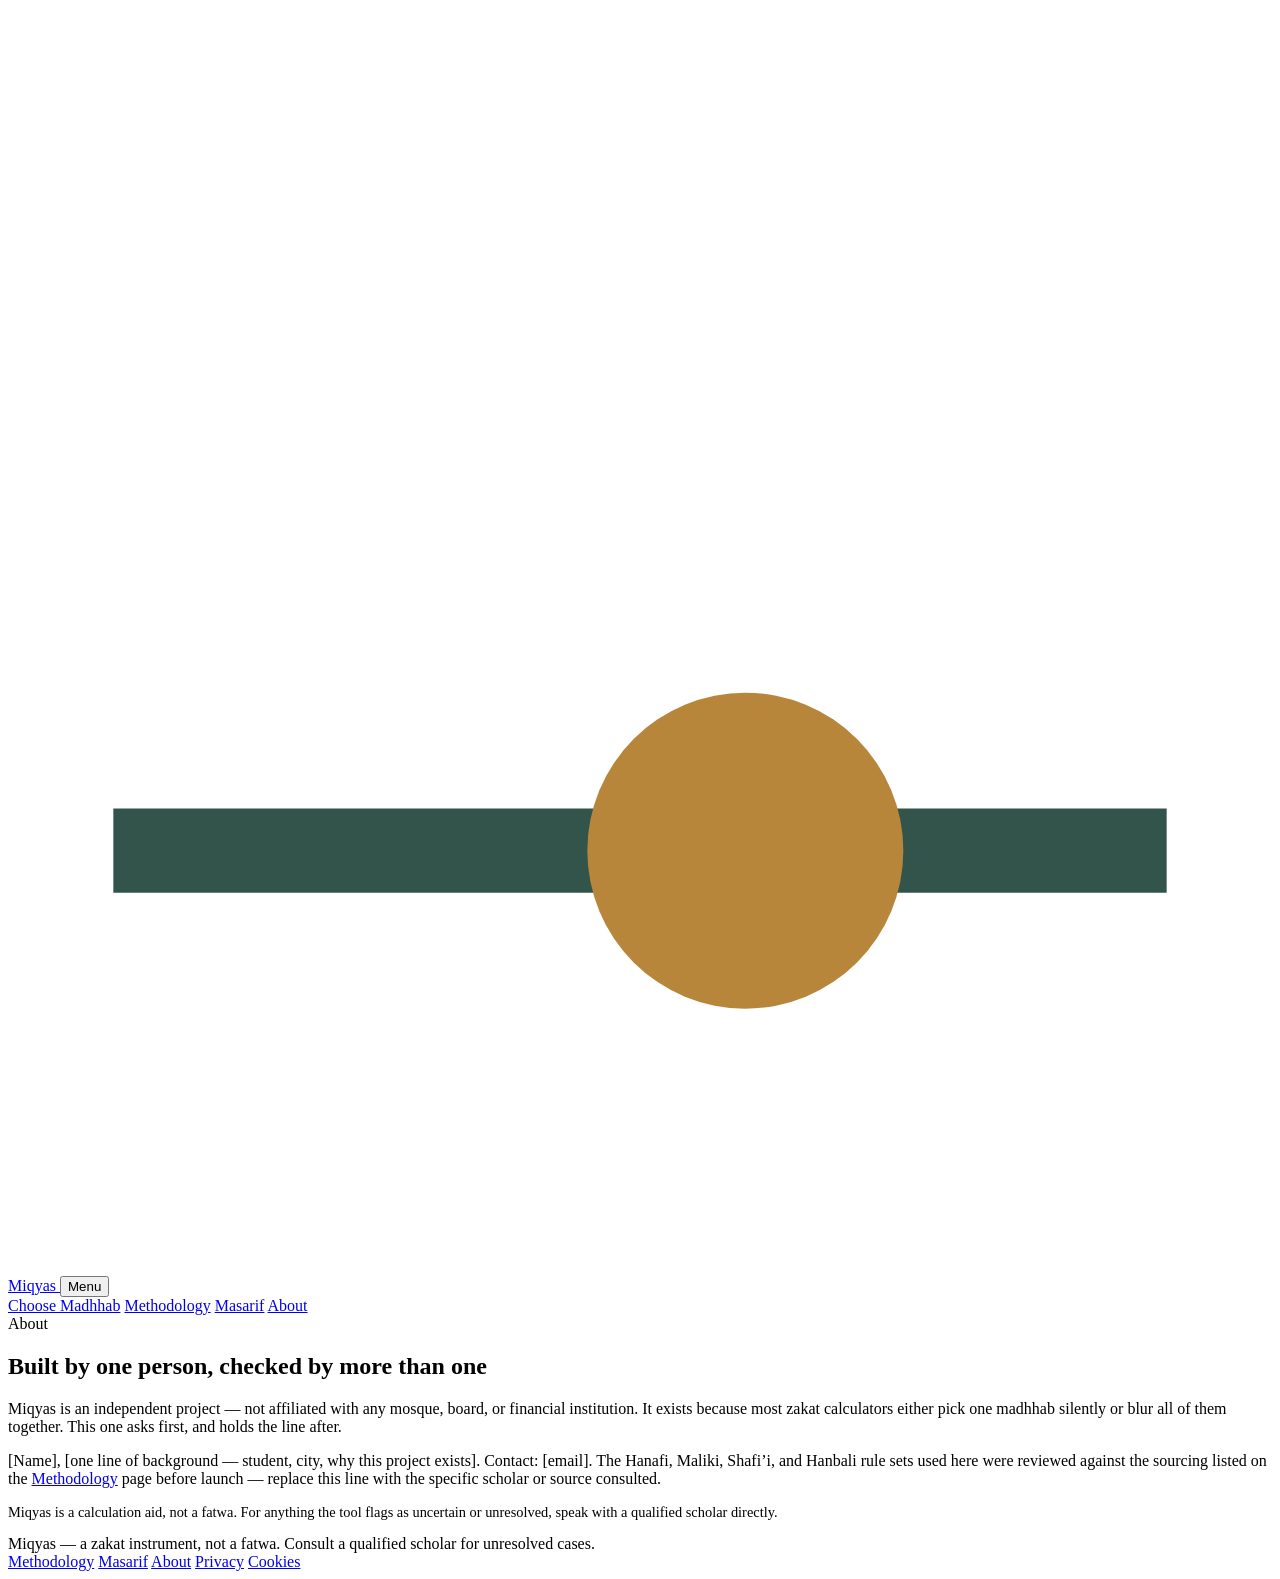
==== about.html @ 0c5ae3f5 "Add files via upload" ====
<!doctype html>
<html lang="en">
<head>
<meta charset="utf-8">
<meta name="viewport" content="width=device-width, initial-scale=1">
<title>Miqyas — About</title>
<link rel="preconnect" href="https://fonts.googleapis.com">
<link href="https://fonts.googleapis.com/css2?family=Source+Serif+4:wght@500;600;700&family=IBM+Plex+Sans:wght@400;500;600&family=IBM+Plex+Mono:wght@400;500&display=swap" rel="stylesheet">
<link rel="stylesheet" href="css/style.css">
</head>
<body>

<header class="site-header">
  <div class="wrap">
    <a href="index.html" class="brand">
      <svg class="mark" viewBox="0 0 24 24" fill="none" aria-hidden="true">
        <line x1="2" y1="16" x2="22" y2="16" stroke="#33544B" stroke-width="1.6"/>
        <circle cx="14" cy="16" r="3" fill="#B8863B"/>
      </svg>
      <span class="word">Miqyas</span>
    </a>
    <button class="nav-toggle" id="navToggle" aria-expanded="false" aria-controls="siteNav">Menu</button>
    <nav class="nav" id="siteNav">
      <a href="index.html">Choose Madhhab</a>
      <a href="methodology.html">Methodology</a>
      <a href="masarif.html">Masarif</a>
      <a href="about.html" class="current">About</a>
    </nav>
  </div>
</header>

<main>
  <section>
    <div class="wrap">
      <span class="eyebrow">About</span>
      <h1>Built by one person, checked by more than one</h1>
      <p class="lede">Miqyas is an independent project — not affiliated with any mosque, board, or
      financial institution. It exists because most zakat calculators either pick one madhhab
      silently or blur all of them together. This one asks first, and holds the line after.</p>
      <p>[Name], [one line of background — student, city, why this project exists]. Contact:
      [email]. The Hanafi, Maliki, Shafi&rsquo;i, and Hanbali rule sets used here were reviewed
      against the sourcing listed on the <a href="methodology.html">Methodology</a> page before
      launch — replace this line with the specific scholar or source consulted.</p>
      <p style="color:var(--grey);font-size:0.9rem">Miqyas is a calculation aid, not a fatwa. For
      anything the tool flags as uncertain or unresolved, speak with a qualified scholar directly.</p>
    </div>
  </section>
</main>

<footer class="site-footer">
  <div class="wrap">
    <span class="built-by">Miqyas — a zakat instrument, not a fatwa. Consult a qualified scholar for unresolved cases.</span>
    <nav>
      <a href="methodology.html">Methodology</a>
      <a href="masarif.html">Masarif</a>
      <a href="about.html">About</a>
      <a href="privacy.html">Privacy</a>
      <a href="cookies.html">Cookies</a>
    </nav>
  </div>
</footer>

<script src="js/main.js"></script>
</body>
</html>
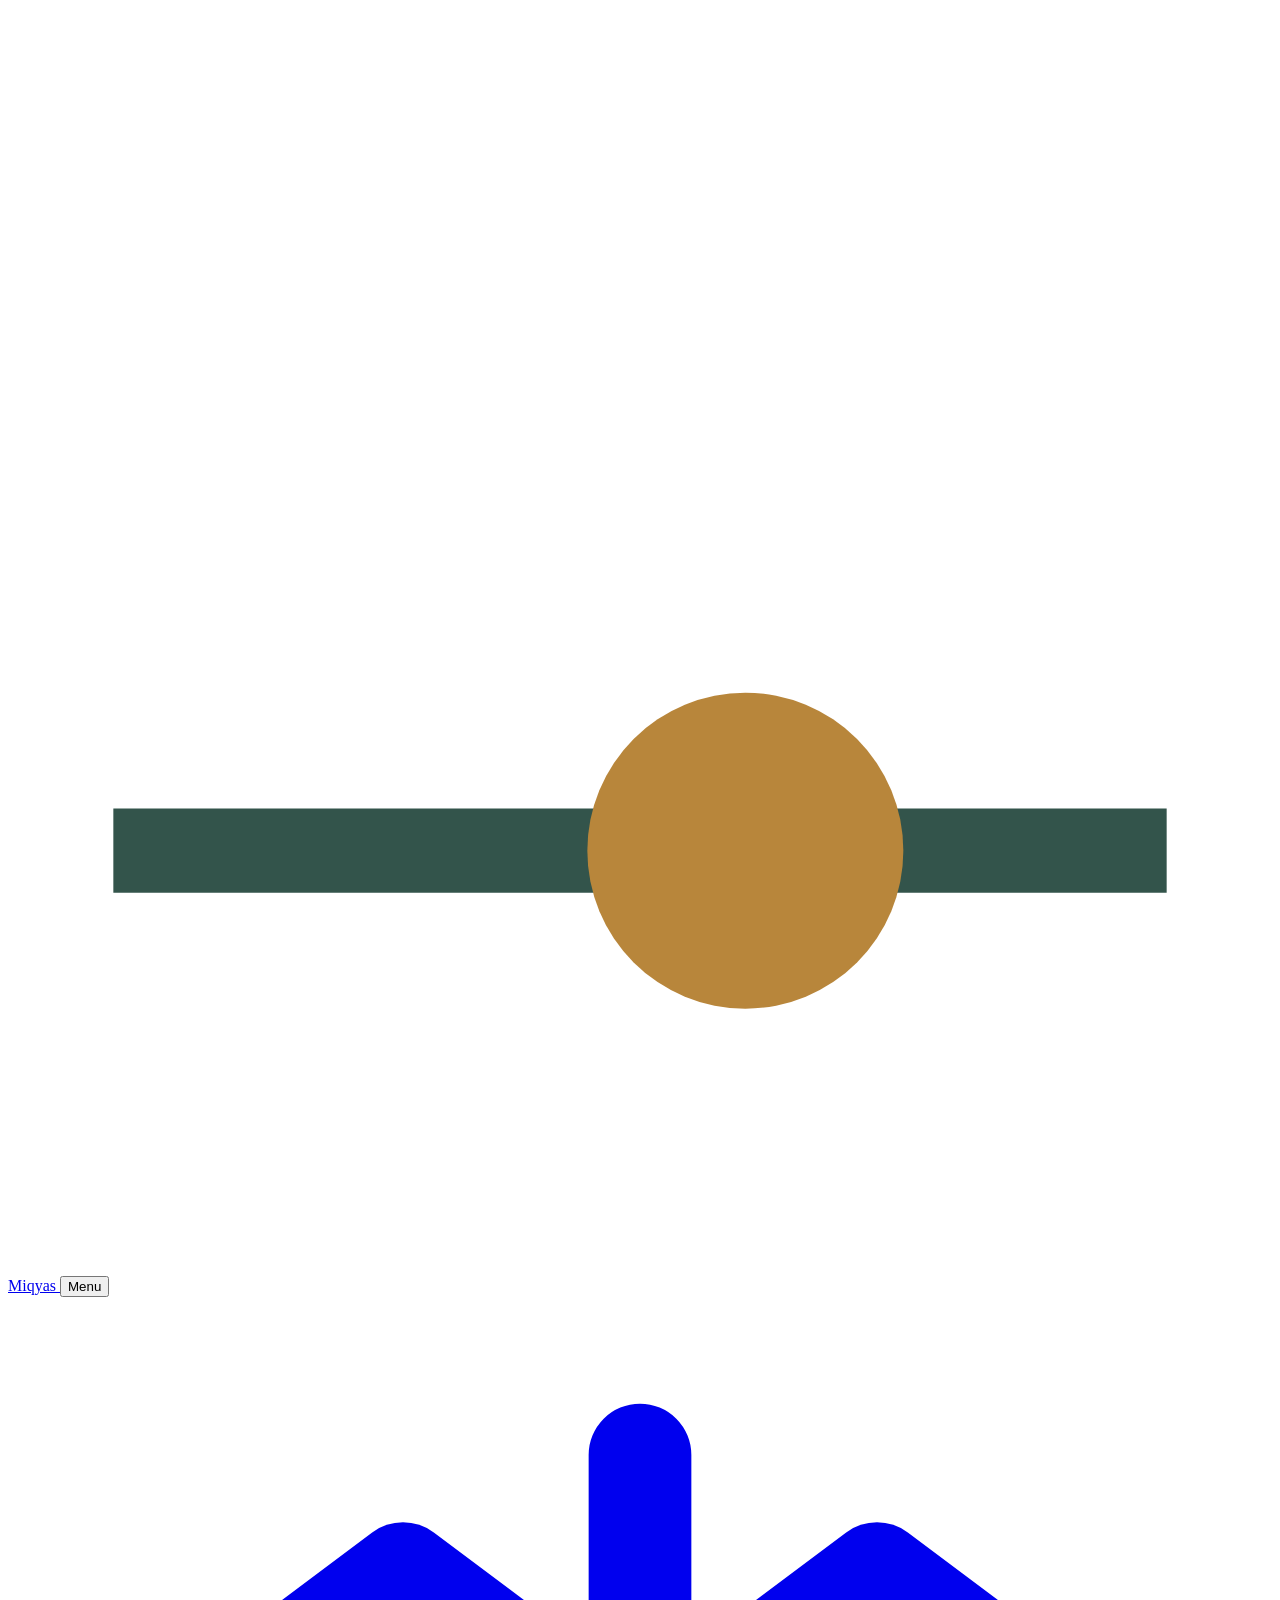
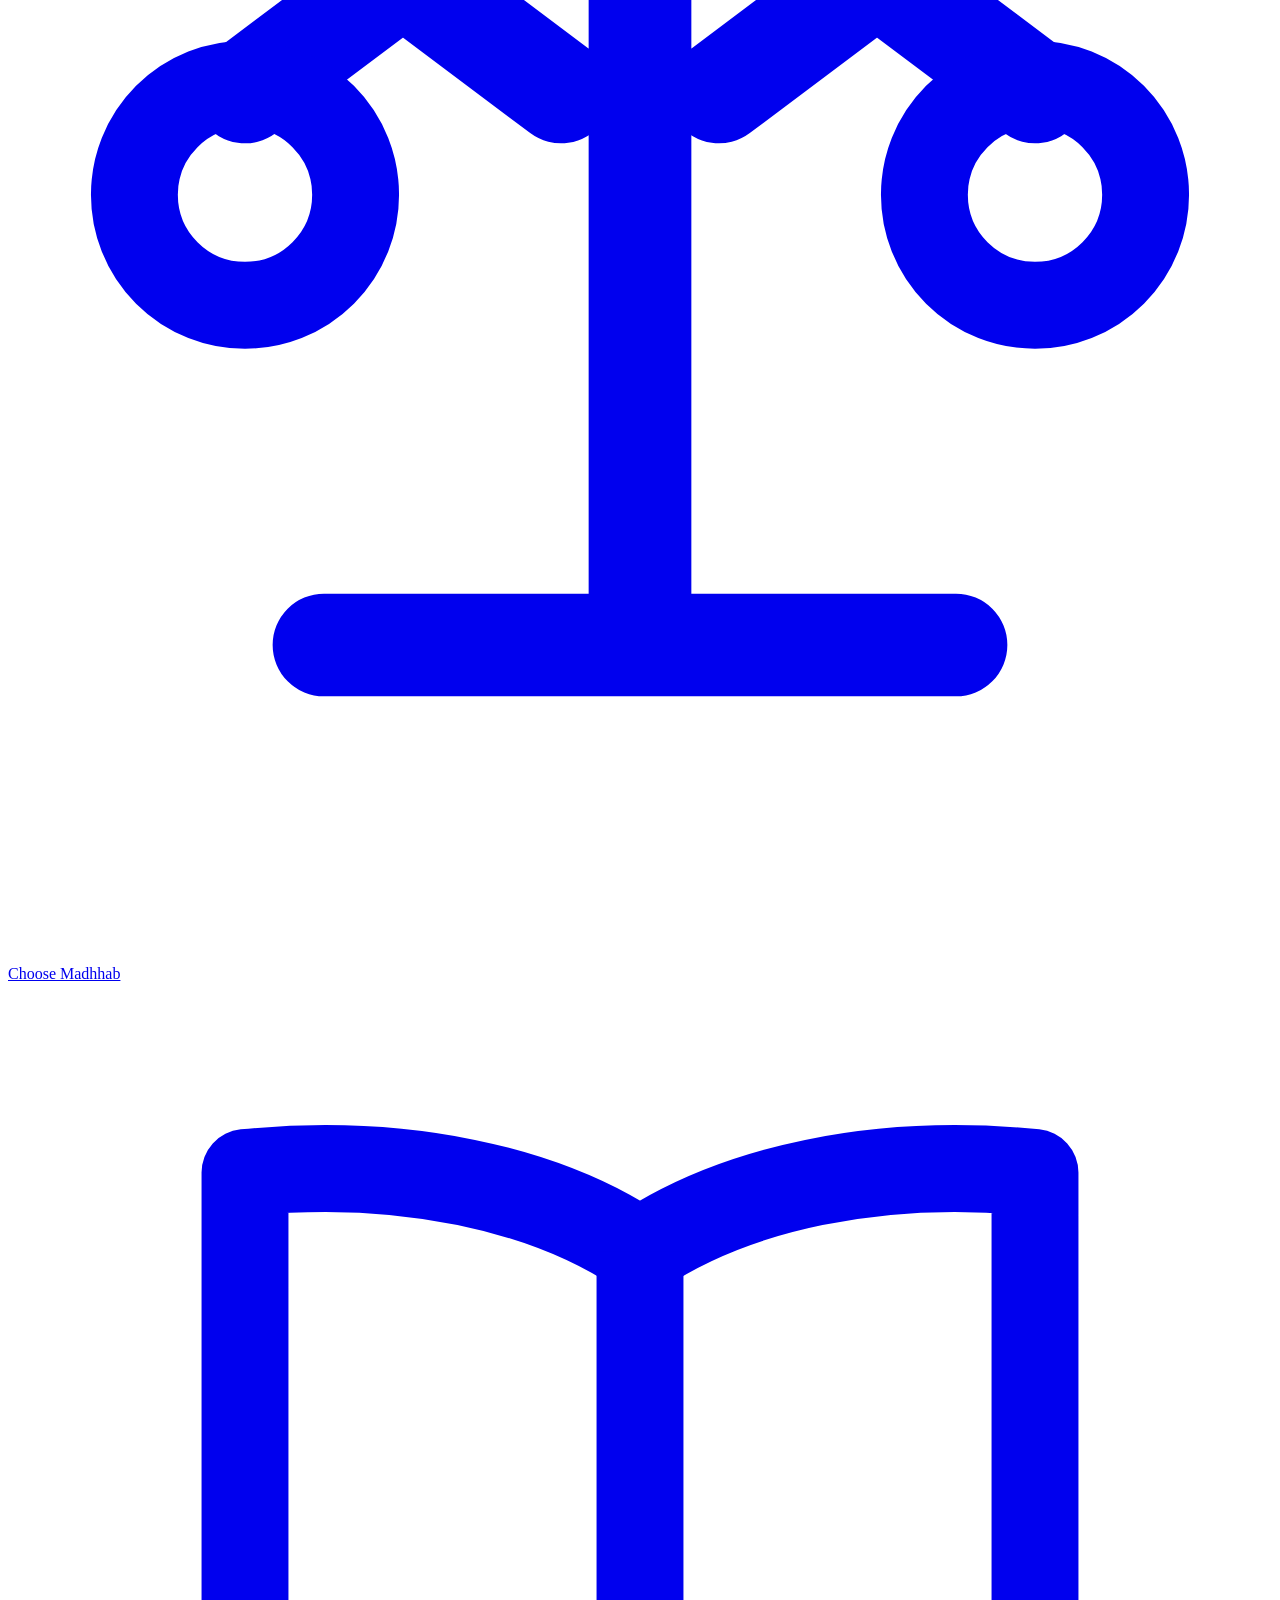
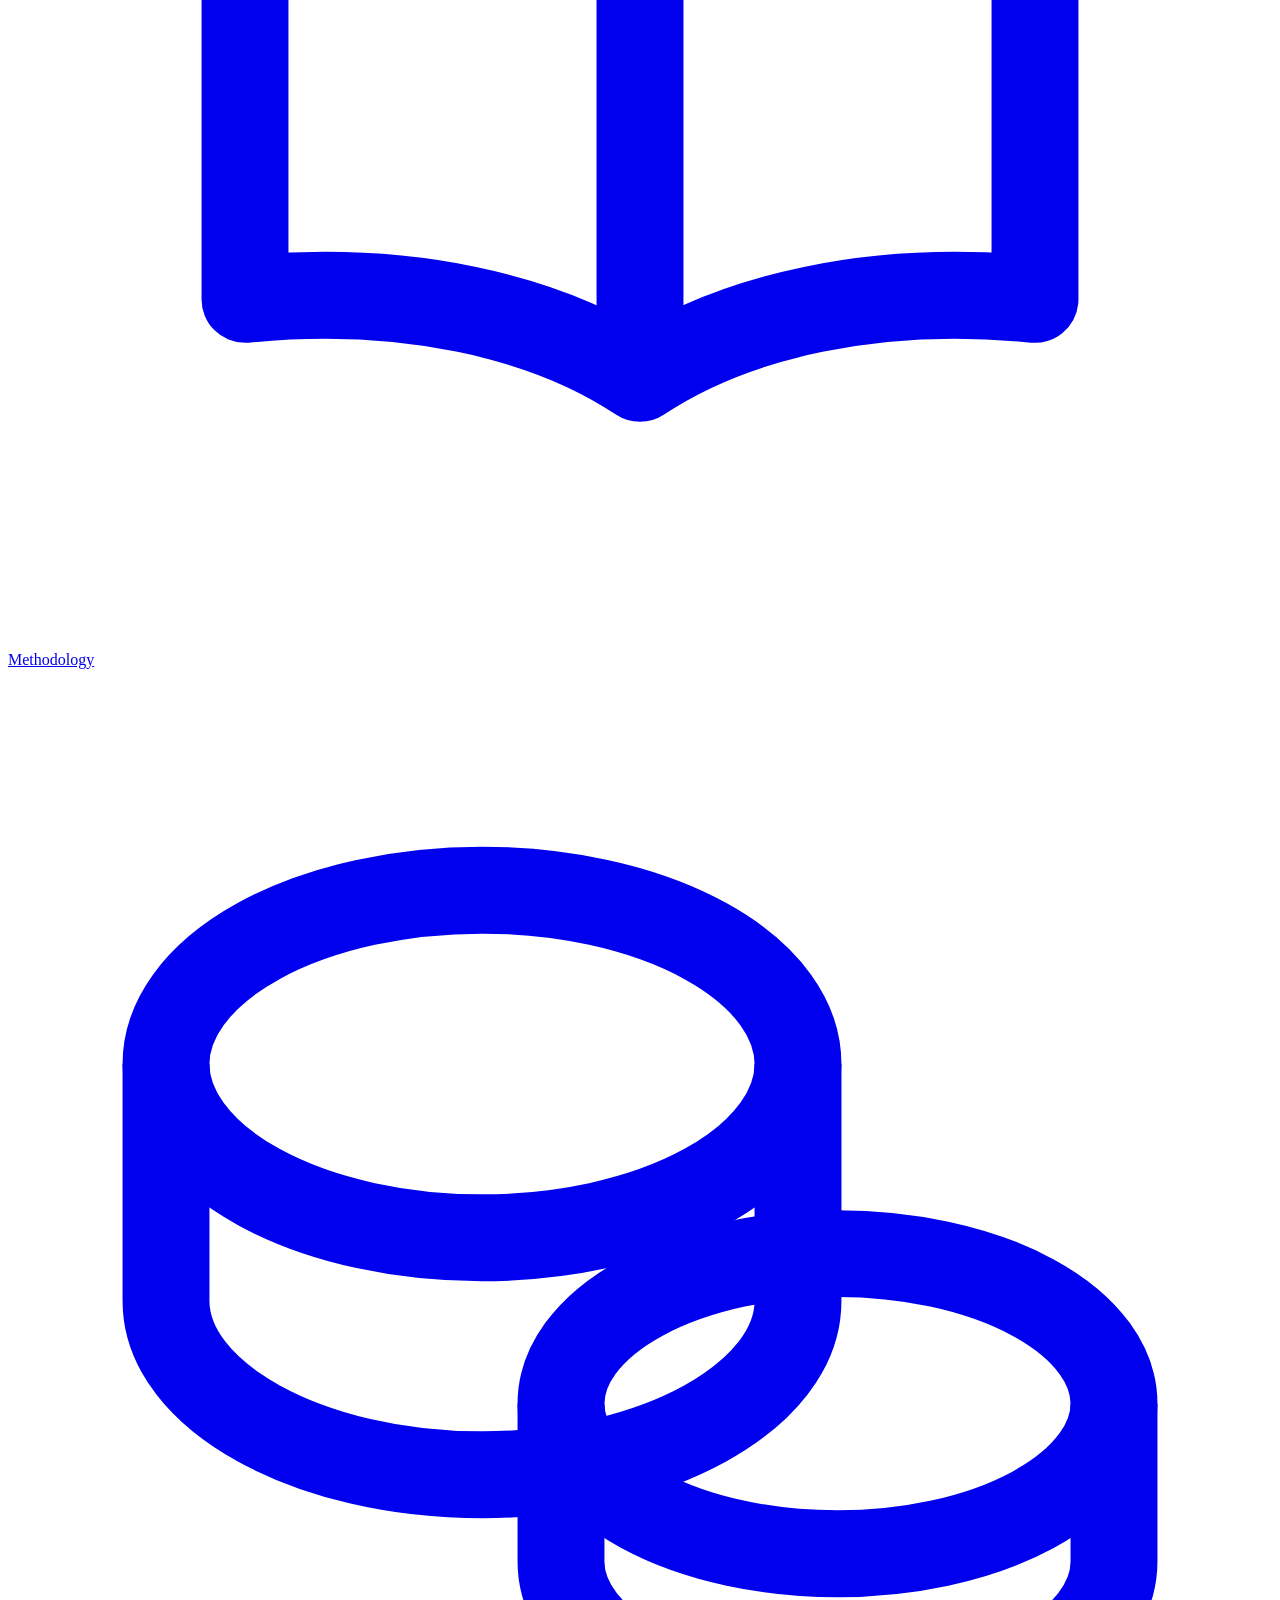
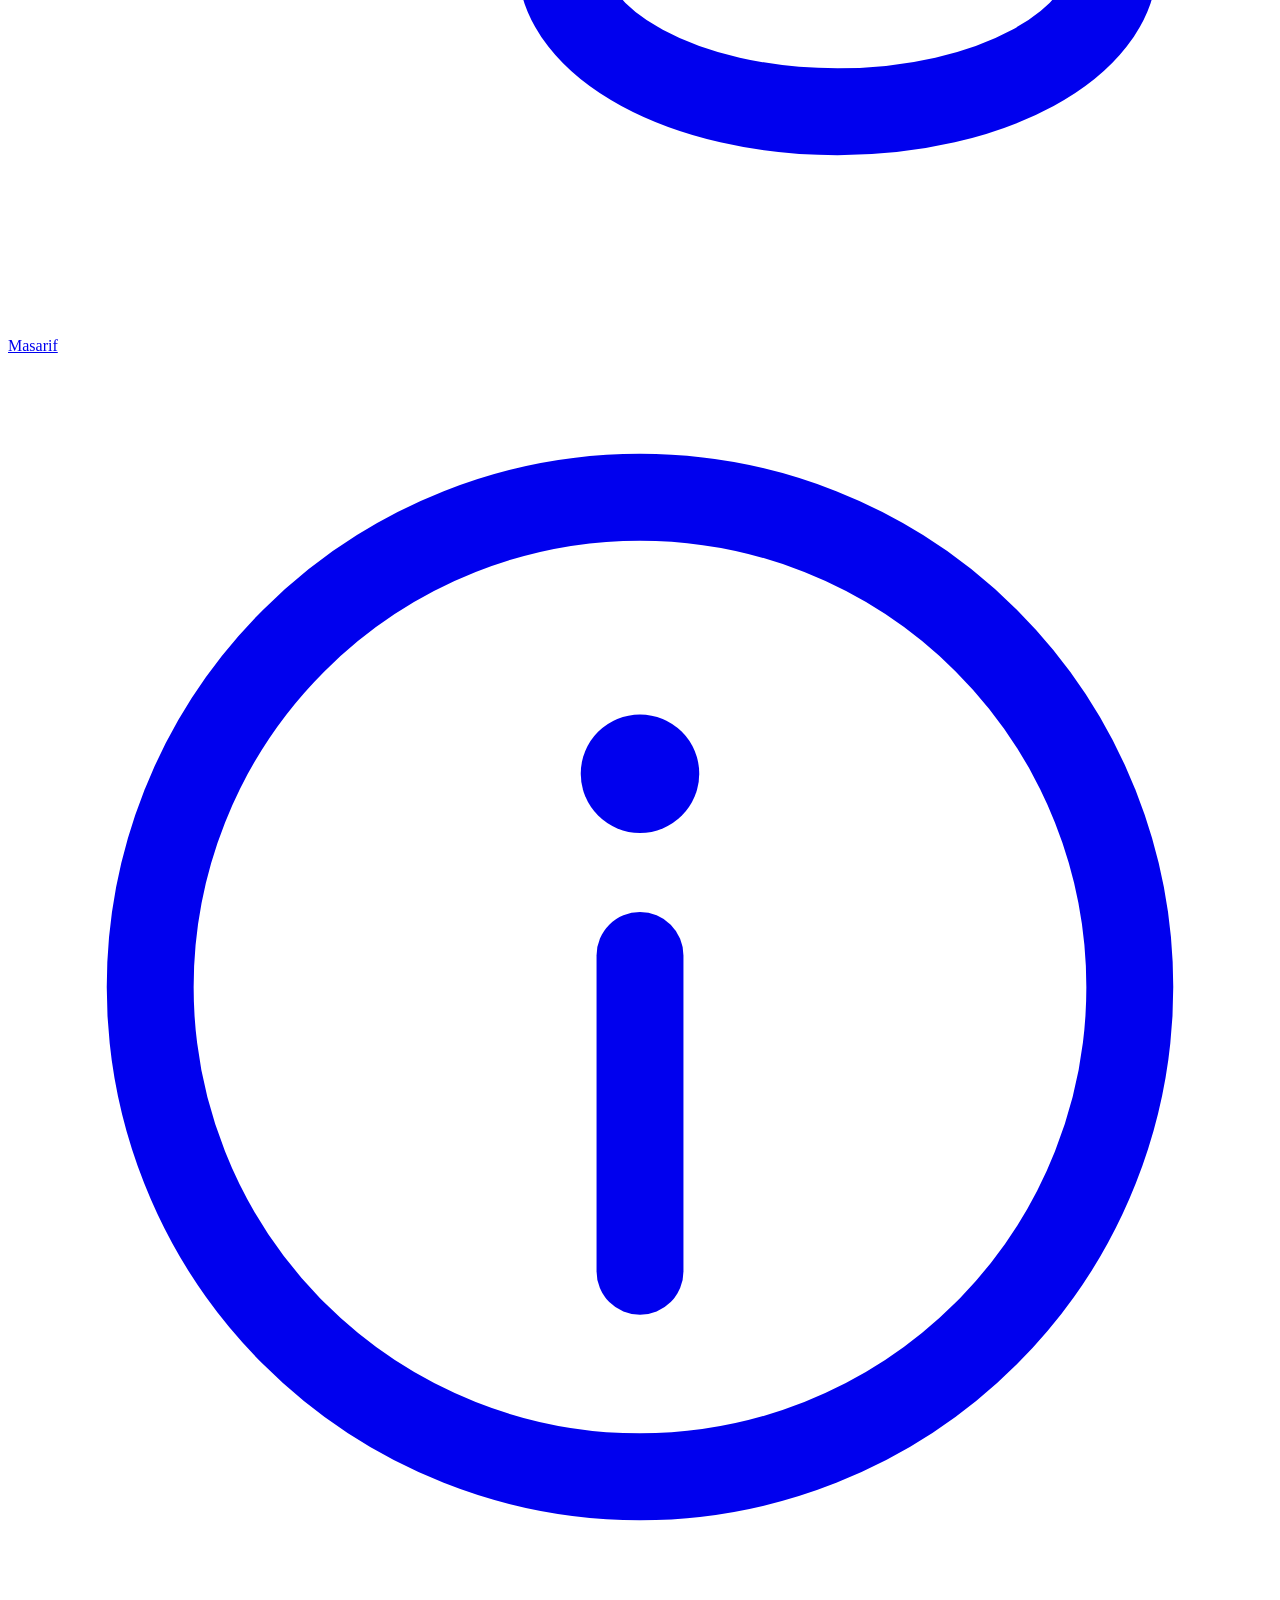
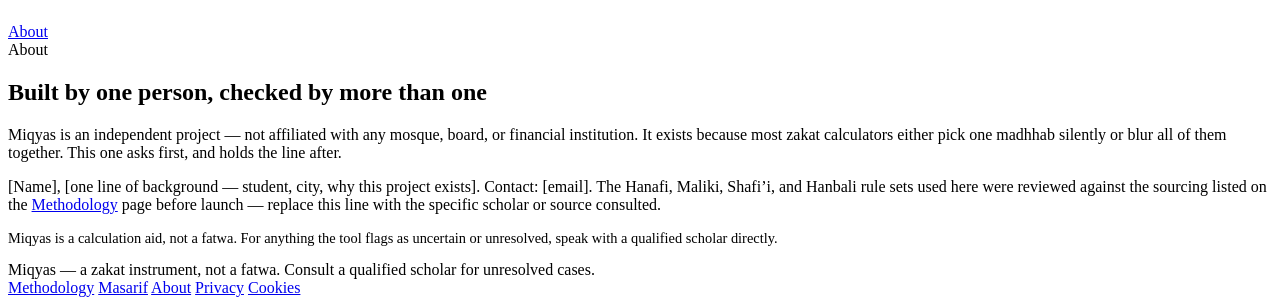
==== commit adf096af: "Add files via upload" ====
--- a/about.html
+++ b/about.html
@@ -21,10 +21,10 @@
     </a>
     <button class="nav-toggle" id="navToggle" aria-expanded="false" aria-controls="siteNav">Menu</button>
     <nav class="nav" id="siteNav">
-      <a href="index.html">Choose Madhhab</a>
-      <a href="methodology.html">Methodology</a>
-      <a href="masarif.html">Masarif</a>
-      <a href="about.html" class="current">About</a>
+      <a href="index.html"><svg class="nav-icon" viewBox="0 0 16 16" aria-hidden="true"><path d="M8 2v10M4 12h8M3 5l2-1.5L7 5M9 5l2-1.5L13 5" fill="none" stroke="currentColor" stroke-width="1.3" stroke-linecap="round" stroke-linejoin="round"/><circle cx="3" cy="6.3" r="1.4" fill="none" stroke="currentColor" stroke-width="1.1"/><circle cx="13" cy="6.3" r="1.4" fill="none" stroke="currentColor" stroke-width="1.1"/></svg><span>Choose Madhhab</span></a>
+      <a href="methodology.html"><svg class="nav-icon" viewBox="0 0 16 16" aria-hidden="true"><path d="M8 3.4C6.8 2.6 5 2.2 3 2.4v9.2c2-.2 3.8.2 5 1 1.2-.8 3-1.2 5-1V2.4c-2-.2-3.8.2-5 1Z" fill="none" stroke="currentColor" stroke-width="1.1" stroke-linejoin="round"/><path d="M8 3.4v9.2" stroke="currentColor" stroke-width="1.1"/></svg><span>Methodology</span></a>
+      <a href="masarif.html"><svg class="nav-icon" viewBox="0 0 16 16" aria-hidden="true"><ellipse cx="6" cy="5" rx="4" ry="2.2" fill="none" stroke="currentColor" stroke-width="1.1"/><path d="M2 5v3c0 1.2 1.8 2.2 4 2.2s4-1 4-2.2V5" fill="none" stroke="currentColor" stroke-width="1.1"/><ellipse cx="10.5" cy="9.3" rx="3.5" ry="1.9" fill="none" stroke="currentColor" stroke-width="1.1"/><path d="M7 9.3v2c0 1.05 1.57 1.9 3.5 1.9s3.5-.85 3.5-1.9v-2" fill="none" stroke="currentColor" stroke-width="1.1"/></svg><span>Masarif</span></a>
+      <a href="about.html" class="current"><svg class="nav-icon" viewBox="0 0 16 16" aria-hidden="true"><circle cx="8" cy="8" r="6.2" fill="none" stroke="currentColor" stroke-width="1.1"/><circle cx="8" cy="5.3" r="0.75" fill="currentColor"/><path d="M8 7.6v4" stroke="currentColor" stroke-width="1.1" stroke-linecap="round"/></svg><span>About</span></a>
     </nav>
   </div>
 </header>
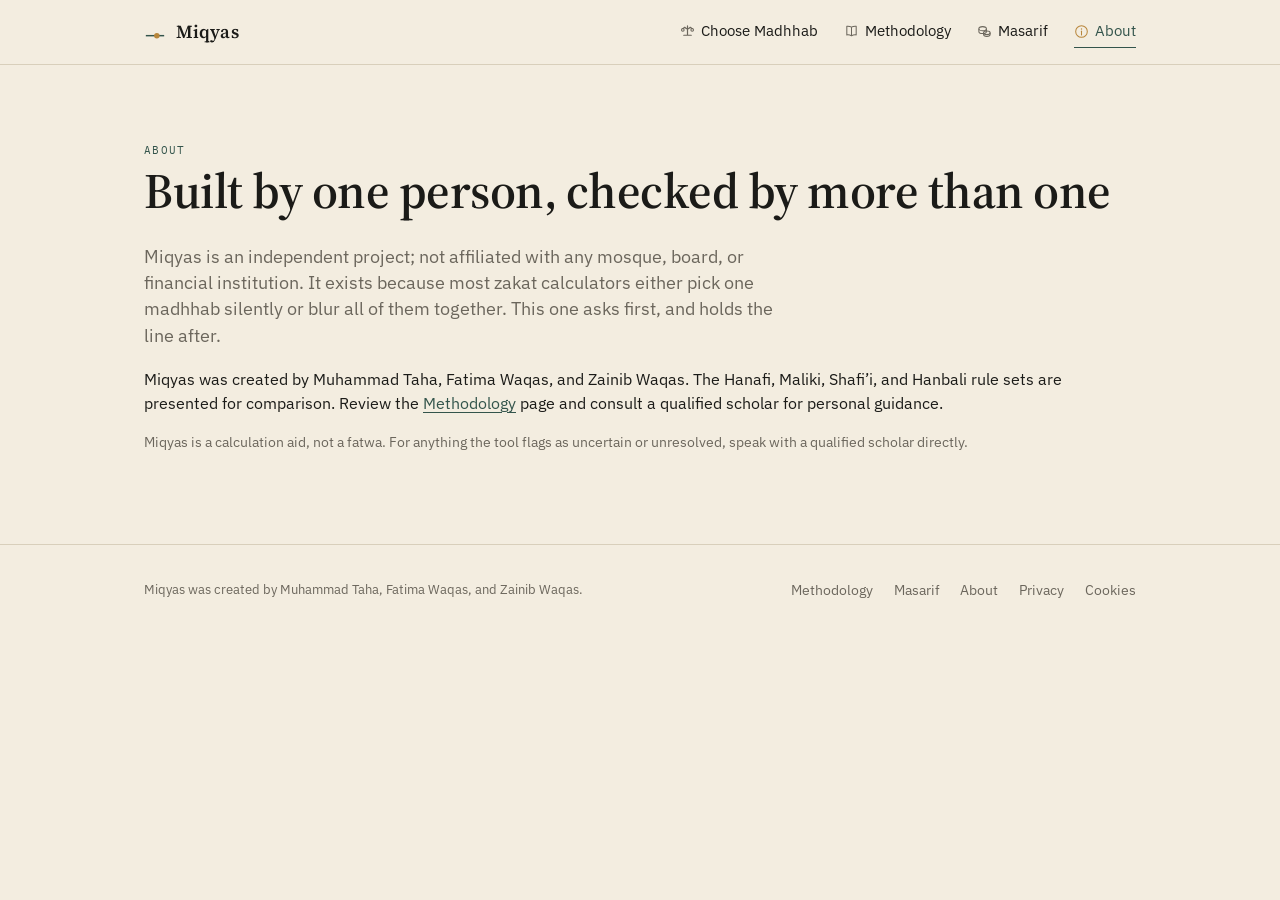
==== commit 03305d41: "Redesign homepage with Islamic manuscript styling" ====
--- a/about.html
+++ b/about.html
@@ -3,7 +3,7 @@
 <head>
 <meta charset="utf-8">
 <meta name="viewport" content="width=device-width, initial-scale=1">
-<title>Miqyas — About</title>
+<title>Miqyas; About</title>
 <link rel="preconnect" href="https://fonts.googleapis.com">
 <link href="https://fonts.googleapis.com/css2?family=Source+Serif+4:wght@500;600;700&family=IBM+Plex+Sans:wght@400;500;600&family=IBM+Plex+Mono:wght@400;500&display=swap" rel="stylesheet">
 <link rel="stylesheet" href="css/style.css">
@@ -34,13 +34,10 @@
     <div class="wrap">
       <span class="eyebrow">About</span>
       <h1>Built by one person, checked by more than one</h1>
-      <p class="lede">Miqyas is an independent project — not affiliated with any mosque, board, or
+      <p class="lede">Miqyas is an independent project; not affiliated with any mosque, board, or
       financial institution. It exists because most zakat calculators either pick one madhhab
       silently or blur all of them together. This one asks first, and holds the line after.</p>
-      <p>[Name], [one line of background — student, city, why this project exists]. Contact:
-      [email]. The Hanafi, Maliki, Shafi&rsquo;i, and Hanbali rule sets used here were reviewed
-      against the sourcing listed on the <a href="methodology.html">Methodology</a> page before
-      launch — replace this line with the specific scholar or source consulted.</p>
+      <p>Miqyas was created by Muhammad Taha, Fatima Waqas, and Zainib Waqas. The Hanafi, Maliki, Shafi&rsquo;i, and Hanbali rule sets are presented for comparison. Review the <a href="methodology.html">Methodology</a> page and consult a qualified scholar for personal guidance.</p>
       <p style="color:var(--grey);font-size:0.9rem">Miqyas is a calculation aid, not a fatwa. For
       anything the tool flags as uncertain or unresolved, speak with a qualified scholar directly.</p>
     </div>
@@ -49,7 +46,7 @@
 
 <footer class="site-footer">
   <div class="wrap">
-    <span class="built-by">Miqyas — a zakat instrument, not a fatwa. Consult a qualified scholar for unresolved cases.</span>
+    <span class="built-by">Miqyas was created by Muhammad Taha, Fatima Waqas, and Zainib Waqas.</span>
     <nav>
       <a href="methodology.html">Methodology</a>
       <a href="masarif.html">Masarif</a>
--- a/css/style.css
+++ b/css/style.css
@@ -0,0 +1,364 @@
+/* ============================================================
+   Miqyas — design tokens
+   Ledger / manuscript palette. No gradients. No border-radius
+   beyond small UI affordances. Motion is restrained, and every
+   animated thing has a reduced-motion fallback.
+   ============================================================ */
+
+:root {
+  --ink: #1b1b18;
+  --parchment: #f3ede0;
+  --parchment-dim: #ece4d2;
+  --verdigris: #33544b;
+  --verdigris-dim: #7a9791;
+  --brass: #b8863b;
+  --rust: #7a3b2e;
+  --grey: #6b665c;
+  --line: #d8cfbb;
+
+  --serif: "Source Serif 4", Georgia, "Times New Roman", serif;
+  --sans: "IBM Plex Sans", -apple-system, "Segoe UI", sans-serif;
+  --mono: "IBM Plex Mono", ui-monospace, monospace;
+
+  --max: 68rem;
+  --gutter: clamp(1.25rem, 4vw, 3rem);
+}
+
+@media (prefers-reduced-motion: reduce) {
+  * { animation-duration: 0.001ms !important; animation-iteration-count: 1 !important;
+      transition-duration: 0.001ms !important; scroll-behavior: auto !important; }
+}
+
+* { box-sizing: border-box; }
+html { scroll-behavior: smooth; }
+
+body {
+  margin: 0;
+  background: var(--parchment);
+  color: var(--ink);
+  font-family: var(--sans);
+  font-size: 16px;
+  line-height: 1.5;
+  -webkit-font-smoothing: antialiased;
+}
+
+a { color: var(--verdigris); text-decoration-thickness: 1px; text-underline-offset: 3px; }
+a:hover { color: var(--ink); }
+a:focus-visible, button:focus-visible, [tabindex]:focus-visible {
+  outline: 2px solid var(--verdigris);
+  outline-offset: 3px;
+}
+
+h1, h2, h3 { font-family: var(--serif); font-weight: 600; margin: 0 0 0.5em; color: var(--ink); }
+h1 { font-size: clamp(2rem, 5vw, 3.1rem); line-height: 1.08; letter-spacing: -0.01em; }
+h2 { font-size: clamp(1.35rem, 2.6vw, 1.75rem); line-height: 1.2; }
+h3 { font-size: 1.05rem; letter-spacing: 0.01em; }
+p { margin: 0 0 1em; color: var(--ink); }
+.lede { font-size: 1.1rem; color: var(--grey); max-width: 40rem; }
+
+.eyebrow {
+  font-family: var(--mono);
+  font-size: 0.7rem;
+  letter-spacing: 0.12em;
+  text-transform: uppercase;
+  color: var(--verdigris);
+  display: block;
+  margin-bottom: 0.6em;
+}
+
+.wrap { max-width: var(--max); margin: 0 auto; padding: 0 var(--gutter); }
+.hairline { border: none; border-top: 1px solid var(--line); margin: 0; }
+section { padding: clamp(2.5rem, 6vw, 5rem) 0; }
+
+/* ---------- header / nav ---------- */
+.site-header {
+  position: sticky; top: 0; z-index: 20;
+  background: var(--parchment);
+  border-bottom: 1px solid var(--line);
+}
+.site-header .wrap {
+  display: flex; align-items: center; justify-content: space-between;
+  height: 64px;
+}
+.brand { display: flex; align-items: center; gap: 0.6rem; text-decoration: none; color: var(--ink); }
+.brand .mark { width: 22px; height: 22px; flex: none; }
+.brand .word { font-family: var(--serif); font-weight: 600; font-size: 1.15rem; letter-spacing: 0.01em; }
+
+.nav { display: flex; gap: 1.6rem; align-items: center; }
+.nav a { display: inline-flex; align-items: center; gap: 0.4rem; color: var(--ink); text-decoration: none; font-size: 0.92rem; padding: 4px 0; border-bottom: 1px solid transparent; }
+.nav a .nav-icon { width: 15px; height: 15px; flex: none; color: var(--grey); transition: color 140ms ease; }
+.nav a:hover { color: var(--verdigris); }
+.nav a:hover .nav-icon { color: var(--verdigris); }
+.nav a.current { color: var(--verdigris); border-bottom-color: var(--verdigris); }
+.nav a.current .nav-icon { color: var(--brass); }
+
+.nav-toggle {
+  display: none; align-items: center; gap: 0.5rem; background: none; border: 1px solid var(--line);
+  padding: 6px 12px; font-family: var(--sans); font-size: 0.85rem; color: var(--ink); cursor: pointer;
+}
+.nav-toggle:hover { border-color: var(--verdigris); color: var(--verdigris); }
+@media (max-width: 720px) {
+  .nav { position: absolute; top: 64px; left: 0; right: 0; background: var(--parchment);
+         border-bottom: 1px solid var(--line); flex-direction: column; align-items: flex-start;
+         padding: 1rem var(--gutter) 1.4rem; gap: 0.9rem; display: none;
+         box-shadow: 0 8px 16px -12px rgba(27,27,24,0.25); }
+  .nav.open { display: flex; }
+  .nav-toggle { display: inline-flex; }
+  .nav a.current { border-bottom-color: transparent; padding-left: 0.5rem; border-left: 2px solid var(--verdigris); }
+}
+
+/* ---------- buttons ---------- */
+.btn {
+  display: inline-flex; align-items: center; gap: 0.5rem;
+  font-family: var(--sans); font-size: 0.92rem; font-weight: 600;
+  padding: 0.7em 1.2em; border: 1px solid var(--ink); text-decoration: none;
+  color: var(--ink); background: transparent; cursor: pointer;
+  transition: background 140ms ease, color 140ms ease, border-color 140ms ease;
+}
+.btn:hover { background: var(--ink); color: var(--parchment); }
+.btn.primary { background: var(--verdigris); border-color: var(--verdigris); color: var(--parchment); }
+.btn.primary:hover { background: var(--ink); border-color: var(--ink); }
+.btn:disabled { opacity: 0.4; cursor: not-allowed; }
+.btn:disabled:hover { background: transparent; color: var(--ink); }
+
+/* ---------- madhhab selector (home) ---------- */
+.selector-intro { padding-top: clamp(2.5rem, 7vw, 5rem); padding-bottom: 1rem; }
+
+.school-grid {
+  display: grid; grid-template-columns: repeat(2, 1fr); gap: 1px;
+  background: var(--line); border: 1px solid var(--line); margin-top: 2rem;
+}
+@media (max-width: 640px) { .school-grid { grid-template-columns: 1fr; } }
+
+.school-card {
+  background: var(--parchment); padding: 1.6rem 1.5rem;
+  display: flex; flex-direction: column; gap: 0.7rem;
+  cursor: pointer; text-align: left; border: 0; font-family: var(--sans);
+  transition: background 140ms ease;
+}
+.school-card:hover { background: var(--parchment-dim); }
+.school-card.selected { background: var(--ink); }
+.school-card.selected * { color: var(--parchment) !important; }
+.school-card.selected .glyph line, .school-card.selected .glyph circle { stroke: var(--brass) !important; }
+
+.school-card .glyph { width: 46px; height: 22px; }
+.school-card h3 { font-family: var(--serif); font-size: 1.2rem; }
+.school-card .trait { font-size: 0.85rem; color: var(--grey); line-height: 1.45; }
+.school-card .trait b { color: var(--ink); font-weight: 600; }
+
+.selector-actions { margin-top: 1.6rem; display: flex; align-items: center; gap: 1rem; flex-wrap: wrap; }
+.selector-note { font-size: 0.82rem; color: var(--grey); }
+
+/* ---------- comparison table ---------- */
+.compare-table { width: 100%; border-collapse: collapse; margin-top: 2rem; font-size: 0.9rem; }
+.compare-table caption { text-align: left; font-family: var(--mono); font-size: 0.72rem;
+  letter-spacing: 0.08em; text-transform: uppercase; color: var(--grey); margin-bottom: 0.6rem; }
+.compare-table th, .compare-table td { border-top: 1px solid var(--line); padding: 0.7rem 0.8rem; text-align: left; vertical-align: top; }
+.compare-table th { font-family: var(--sans); font-weight: 600; color: var(--verdigris); }
+.compare-table td:first-child, .compare-table th:first-child { padding-left: 0; color: var(--grey); font-family: var(--mono); font-size: 0.78rem; }
+
+/* ---------- cards / grids ---------- */
+.card-list { display: grid; gap: 1px; background: var(--line); border: 1px solid var(--line); margin-top: 1.6rem; }
+.info-card { background: var(--parchment); padding: 1.3rem 1.4rem; }
+.info-card h3 { margin-bottom: 0.35em; }
+.info-card p { color: var(--grey); font-size: 0.92rem; margin: 0; }
+
+/* ---------- footer ---------- */
+.site-footer { border-top: 1px solid var(--line); padding: 2.2rem 0; }
+.site-footer .wrap { display: flex; justify-content: space-between; flex-wrap: wrap; gap: 1rem; align-items: center; }
+.site-footer nav { display: flex; gap: 1.3rem; flex-wrap: wrap; }
+.site-footer a { color: var(--grey); font-size: 0.85rem; text-decoration: none; }
+.site-footer a:hover { color: var(--verdigris); }
+.site-footer .built-by { font-size: 0.8rem; color: var(--grey); }
+
+/* ---------- badge / tag ---------- */
+.tag {
+  display: inline-flex; align-items: center; gap: 0.4rem;
+  font-family: var(--mono); font-size: 0.72rem; letter-spacing: 0.05em;
+  text-transform: uppercase; color: var(--parchment); background: var(--brass);
+  padding: 0.28em 0.6em;
+}
+.tag.rust { background: var(--rust); }
+.tag.verdi { background: var(--verdigris); }
+
+/* ---------- calculator scaffold ---------- */
+.stepper { display: flex; gap: 0.4rem; margin: 1.6rem 0 2.2rem; flex-wrap: wrap; }
+.step-dot {
+  font-family: var(--mono); font-size: 0.72rem; padding: 0.35em 0.7em;
+  border: 1px solid var(--line); color: var(--grey);
+}
+.step-dot.active { border-color: var(--verdigris); color: var(--verdigris); }
+.step-dot.done { border-color: var(--ink); color: var(--ink); }
+
+.form-step { display: none; max-width: 34rem; }
+.form-step.active { display: block; }
+
+.field { margin-bottom: 1.3rem; }
+.field label { display: block; font-size: 0.88rem; font-weight: 600; margin-bottom: 0.4rem; }
+.field .hint { font-size: 0.8rem; color: var(--grey); margin-top: 0.3rem; }
+.field input[type="number"], .field input[type="date"], .field select {
+  width: 100%; padding: 0.65em 0.7em; border: 1px solid var(--line); background: var(--parchment);
+  font-family: var(--mono); font-size: 0.95rem; color: var(--ink);
+}
+.field input:focus, .field select:focus { border-color: var(--verdigris); outline: none; }
+.radio-row { display: flex; gap: 0.6rem; flex-wrap: wrap; }
+.radio-row label {
+  display: flex; align-items: center; gap: 0.4rem; font-weight: 400; font-size: 0.88rem;
+  border: 1px solid var(--line); padding: 0.5em 0.8em; cursor: pointer;
+}
+.radio-row input { accent-color: var(--verdigris); }
+
+.step-nav { display: flex; justify-content: space-between; margin-top: 2rem; }
+
+.result-figure { font-family: var(--mono); font-size: clamp(2.2rem, 6vw, 3.2rem); color: var(--brass); margin: 0.2em 0; }
+.result-line { display: flex; justify-content: space-between; padding: 0.55rem 0; border-top: 1px solid var(--line); font-size: 0.92rem; }
+.result-line.total { border-top: 1px solid var(--ink); font-weight: 600; margin-top: 0.3rem; }
+.result-line.subtract span:last-child { color: var(--rust); }
+.warning-box { border: 1px solid var(--rust); padding: 0.9rem 1rem; font-size: 0.88rem; margin-top: 1.2rem; }
+.warning-box strong { color: var(--rust); }
+.explain-box { border: 1px solid var(--line); background: var(--parchment-dim); padding: 0.9rem 1rem; font-size: 0.85rem; color: var(--grey); margin-top: 1.2rem; }
+.explain-box strong { color: var(--ink); }
+
+/* ---------- income category table ---------- */
+.csv-upload {
+  display: flex; align-items: center; gap: 0.9rem; flex-wrap: wrap;
+  border: 1px dashed var(--line); padding: 0.9rem 1rem; margin: 1.2rem 0 1.6rem; background: var(--parchment-dim);
+}
+.csv-upload .btn { font-size: 0.82rem; padding: 0.55em 0.9em; }
+.csv-upload .hint { margin: 0; font-size: 0.78rem; flex-basis: 100%; }
+.csv-upload a { font-size: 0.8rem; }
+.csv-status { font-size: 0.78rem; color: var(--verdigris); font-family: var(--mono); }
+.csv-status.err { color: var(--rust); }
+
+.income-table { display: flex; flex-direction: column; gap: 0.7rem; margin-bottom: 1rem; max-width: 46rem; }
+.income-row {
+  display: grid; grid-template-columns: 1.4fr 1fr 0.8fr 0.8fr auto;
+  gap: 0.6rem; align-items: start; padding: 0.8rem; border: 1px solid var(--line); background: var(--parchment);
+}
+.income-row.flagged { border-color: var(--rust); }
+.income-row label { display: block; font-size: 0.7rem; text-transform: uppercase; letter-spacing: 0.06em;
+  color: var(--grey); margin-bottom: 0.3rem; font-family: var(--mono); }
+.income-row input[type="text"], .income-row input[type="number"], .income-row select {
+  width: 100%; padding: 0.5em 0.55em; border: 1px solid var(--line); background: var(--parchment);
+  font-family: var(--sans); font-size: 0.85rem; color: var(--ink);
+}
+.income-row select { font-family: var(--sans); }
+.income-row input:focus, .income-row select:focus { border-color: var(--verdigris); outline: none; }
+.income-row .halal-portion-field { display: none; }
+.income-row.is-mixed .halal-portion-field { display: block; }
+.income-row .row-remove {
+  align-self: end; background: none; border: 1px solid var(--line); color: var(--rust);
+  width: 32px; height: 32px; cursor: pointer; font-size: 1rem; line-height: 1;
+}
+.income-row .row-remove:hover { background: var(--rust); color: var(--parchment); border-color: var(--rust); }
+.income-row .row-status { grid-column: 1 / -1; font-size: 0.76rem; color: var(--rust); display: none; }
+.income-row.flagged .row-status { display: block; }
+@media (max-width: 780px) {
+  .income-row { grid-template-columns: 1fr 1fr; }
+  .income-row .row-remove { grid-column: 2; justify-self: end; }
+}
+
+.class-tag { display: inline-block; font-family: var(--mono); font-size: 0.68rem; text-transform: uppercase;
+  letter-spacing: 0.05em; padding: 0.15em 0.5em; border: 1px solid var(--line); color: var(--grey); }
+.class-tag.halal { border-color: var(--verdigris); color: var(--verdigris); }
+.class-tag.haram { border-color: var(--rust); color: var(--rust); }
+.class-tag.mixed { border-color: var(--brass); color: var(--brass); }
+.class-tag.tentative { border-color: var(--grey); color: var(--grey); }
+.class-tag.missing { border-color: var(--rust); color: var(--rust); background: rgba(122,59,46,0.06); }
+
+.income-summary { display: grid; grid-template-columns: repeat(auto-fit, minmax(11rem, 1fr)); gap: 1px;
+  background: var(--line); border: 1px solid var(--line); margin: 1rem 0 1.6rem; max-width: 46rem; }
+.income-summary div { background: var(--parchment); padding: 0.9rem 1rem; }
+.income-summary .num { font-family: var(--mono); font-size: 1.25rem; display: block; margin-top: 0.2rem; }
+.income-summary .label { font-size: 0.72rem; text-transform: uppercase; letter-spacing: 0.05em; color: var(--grey); }
+.income-summary .halal .num { color: var(--verdigris); }
+.income-summary .haram .num { color: var(--rust); }
+
+/* ---------- homepage landing composition ---------- */
+.home-hero { padding-top: clamp(3rem, 8vw, 6.5rem); padding-bottom: clamp(3rem, 7vw, 6rem); border-bottom: 1px solid var(--line); }
+.home-hero-grid { display: grid; grid-template-columns: minmax(0, 1.35fr) minmax(18rem, 0.65fr); gap: clamp(2rem, 8vw, 8rem); align-items: end; }
+.hero-copy h1 { font-size: clamp(3rem, 8vw, 6rem); max-width: 9ch; line-height: 0.96; letter-spacing: -0.035em; margin-bottom: 1.3rem; }
+.hero-copy h1 em { color: var(--verdigris); font-style: normal; }
+.hero-copy .lede { max-width: 36rem; font-size: clamp(1.05rem, 2vw, 1.25rem); }
+.hero-actions { display: flex; gap: 1.25rem; align-items: center; flex-wrap: wrap; margin-top: 1.8rem; }
+.text-link { color: var(--verdigris); font-size: 0.9rem; font-weight: 600; text-underline-offset: 4px; }
+.ledger-note { border: 1px solid var(--ink); padding: 1.15rem 1.2rem 1.25rem; background: var(--parchment-dim); position: relative; }
+.ledger-note::before { content: ""; position: absolute; top: 0; bottom: 0; left: 1.1rem; border-left: 1px solid var(--line); }
+.ledger-note-top, .ledger-steps, .ledger-footnote { position: relative; }
+.ledger-note-top { display: flex; justify-content: space-between; padding-left: 1.6rem; }
+.mono-label, .section-index, .card-index, .principle-no, .ledger-mark, .step-number { font-family: var(--mono); font-size: 0.7rem; letter-spacing: 0.08em; text-transform: uppercase; }
+.mono-label { color: var(--verdigris); }
+.ledger-mark { color: var(--brass); }
+.ledger-rule { border-top: 1px solid var(--line); margin: 1rem 0 0.3rem 1.6rem; }
+.ledger-steps { list-style: none; padding: 0; margin: 0; }
+.ledger-steps li { display: grid; grid-template-columns: 2rem 1fr; gap: 0.7rem; padding: 1rem 0 1rem 1.6rem; border-bottom: 1px solid var(--line); }
+.ledger-steps li:last-child { border-bottom: 0; }
+.step-number { color: var(--brass); padding-top: 0.15rem; }
+.ledger-steps b { display: block; font-family: var(--serif); font-size: 1.15rem; font-weight: 600; }
+.ledger-steps small { display: block; color: var(--grey); margin-top: 0.1rem; }
+.ledger-footnote { color: var(--grey); font-size: 0.78rem; margin: 0.8rem 0 0 1.6rem; }
+.choose-section { padding-top: clamp(3rem, 7vw, 5.5rem); }
+.section-heading { display: flex; justify-content: space-between; align-items: end; gap: 1rem; }
+.section-heading h2 { margin-bottom: 0; }
+.section-index { color: var(--grey); white-space: nowrap; }
+.choose-section > .wrap > .lede { margin-top: 0.9rem; }
+.school-card { position: relative; min-height: 15rem; padding: 1.5rem 1.55rem 1.35rem; }
+.school-card .card-index { color: var(--brass); margin-bottom: auto; }
+.school-card h3 { font-size: 1.55rem; margin-bottom: 0.2rem; }
+.school-card .trait { max-width: 29rem; }
+.card-arrow { position: absolute; top: 1.35rem; right: 1.4rem; color: var(--verdigris); font-size: 1.15rem; }
+.school-card.selected .card-index, .school-card.selected .card-arrow { color: var(--brass) !important; }
+.home-bridge { border-top: 1px solid var(--line); border-bottom: 1px solid var(--line); background: var(--parchment-dim); }
+.bridge-grid { display: grid; grid-template-columns: 1fr 1fr; gap: 3rem; align-items: start; }
+.bridge-grid h2 { max-width: 13ch; font-size: clamp(1.8rem, 4vw, 3rem); }
+.bridge-grid .lede { max-width: 34rem; }
+.home-principles { padding-bottom: clamp(3rem, 7vw, 6rem); }
+.principle-grid { display: grid; grid-template-columns: repeat(3, 1fr); gap: 2rem; border-top: 1px solid var(--line); margin-top: 1.4rem; }
+.principle-grid > div { padding-top: 1rem; border-top: 2px solid var(--verdigris); }
+.principle-no { color: var(--brass); }
+.principle-grid h3 { margin-top: 2rem; font-size: 1.2rem; }
+.principle-grid p { color: var(--grey); font-size: 0.9rem; max-width: 19rem; }
+@media (max-width: 760px) {
+  .home-hero-grid, .bridge-grid { grid-template-columns: 1fr; }
+  .home-hero-grid { gap: 3rem; }
+  .hero-copy h1 { font-size: clamp(3.2rem, 16vw, 5rem); }
+  .principle-grid { grid-template-columns: 1fr; gap: 1.5rem; }
+  .principle-grid h3 { margin-top: 1rem; }
+}
+@media (prefers-reduced-motion: reduce) {
+  html { scroll-behavior: auto; }
+}
+
+/* ---------- homepage-only Islamic manuscript treatment ---------- */
+.home-page .site-header { background: var(--parchment); }
+.home-page .home-hero { position: relative; overflow: hidden; background: var(--verdigris); color: var(--parchment); border-bottom-color: var(--brass); isolation: isolate; }
+.home-page .home-hero::after { content: ""; position: absolute; inset: 1.25rem; border: 1px solid rgba(243,237,224,0.22); pointer-events: none; z-index: -1; }
+.home-page .hero-copy, .home-page .ledger-note { position: relative; z-index: 2; }
+.home-page .hero-copy h1, .home-page .hero-copy p, .home-page .hero-copy .lede { color: var(--parchment); }
+.home-page .hero-copy h1 em { color: var(--brass); }
+.home-page .hero-copy .eyebrow, .home-page .text-link { color: var(--parchment); }
+.home-page .hero-copy .text-link { text-decoration-color: var(--brass); }
+.home-page .hero-copy .btn.primary { background: var(--brass); border-color: var(--brass); color: var(--ink); }
+.home-page .hero-copy .btn.primary:hover { background: var(--parchment); border-color: var(--parchment); color: var(--ink); }
+.arabic-mark { color: var(--brass) !important; font-family: var(--serif); font-size: 1.25rem; letter-spacing: 0.1em; margin: 0 0 0.8rem; }
+.hero-ornament { position: absolute; color: var(--brass); opacity: 0.42; pointer-events: none; z-index: 0; }
+.hero-star { width: clamp(15rem, 35vw, 28rem); height: clamp(15rem, 35vw, 28rem); right: 20%; top: 8%; }
+.hero-star svg { width: 100%; height: 100%; }
+.hero-lantern { position: absolute; color: var(--brass); opacity: 0.75; pointer-events: none; z-index: 1; width: 3.6rem; }
+.hero-lantern-left { left: 3%; top: 1.5rem; }
+.hero-lantern-right { right: 4%; bottom: 0.8rem; transform: scale(0.78); opacity: 0.42; }
+.home-page .ledger-note { background: var(--parchment); border-color: var(--brass); color: var(--ink); }
+.home-page .ledger-note::before { border-color: var(--line); }
+.home-page .ledger-note-top, .home-page .ledger-steps, .home-page .ledger-footnote { color: var(--ink); }
+.home-page .ledger-note .mono-label { color: var(--verdigris); }
+.home-page .ledger-note .ledger-mark, .home-page .ledger-note .step-number { color: var(--rust); }
+.home-page .home-bridge { background: var(--ink); border-color: var(--brass); }
+.home-page .home-bridge h2, .home-page .home-bridge p { color: var(--parchment); }
+.home-page .home-bridge .eyebrow, .home-page .home-bridge .text-link { color: var(--brass); }
+.home-page .home-principles { background: var(--parchment); }
+@media (max-width: 760px) {
+  .home-page .home-hero::after { inset: 0.75rem; }
+  .hero-star { right: -5rem; top: 3rem; opacity: 0.3; }
+  .hero-lantern-left { left: auto; right: 1.8rem; top: 1rem; transform: scale(0.65); transform-origin: top right; }
+  .hero-lantern-right { display: none; }
+}
